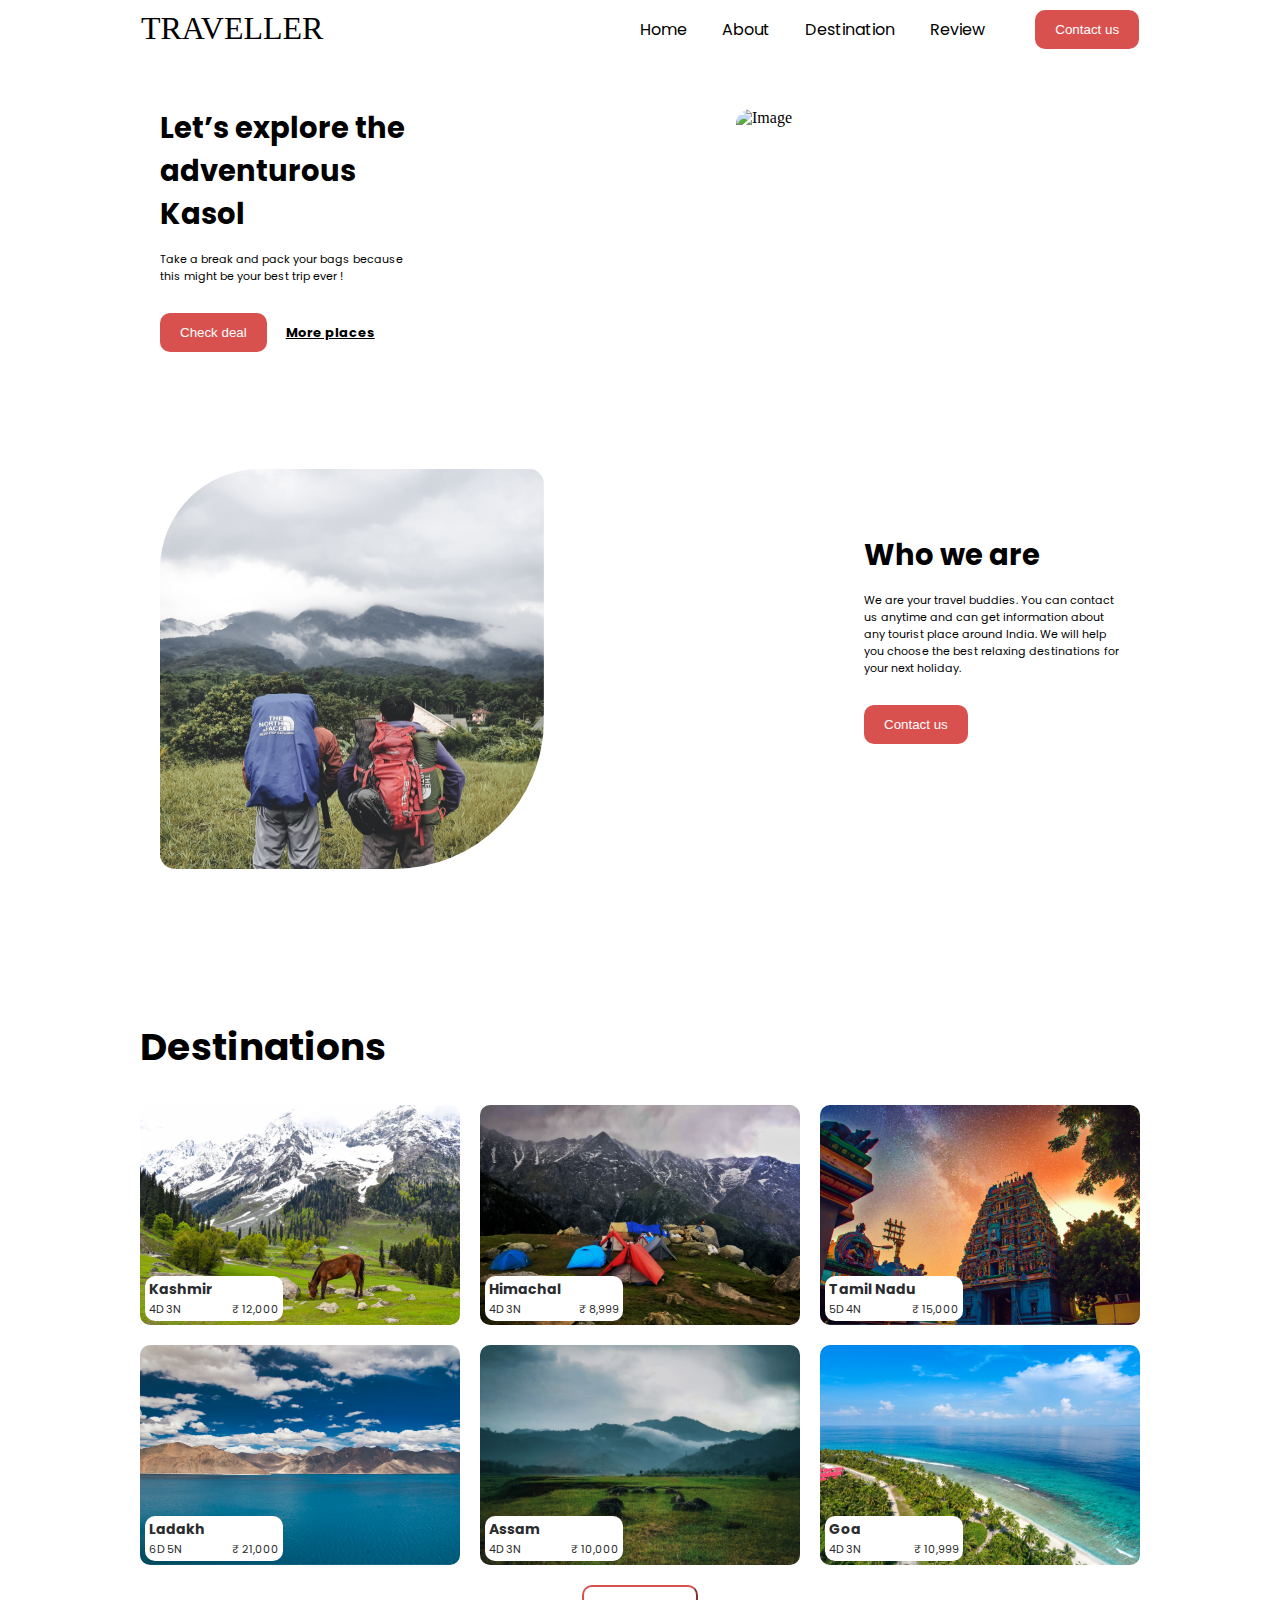
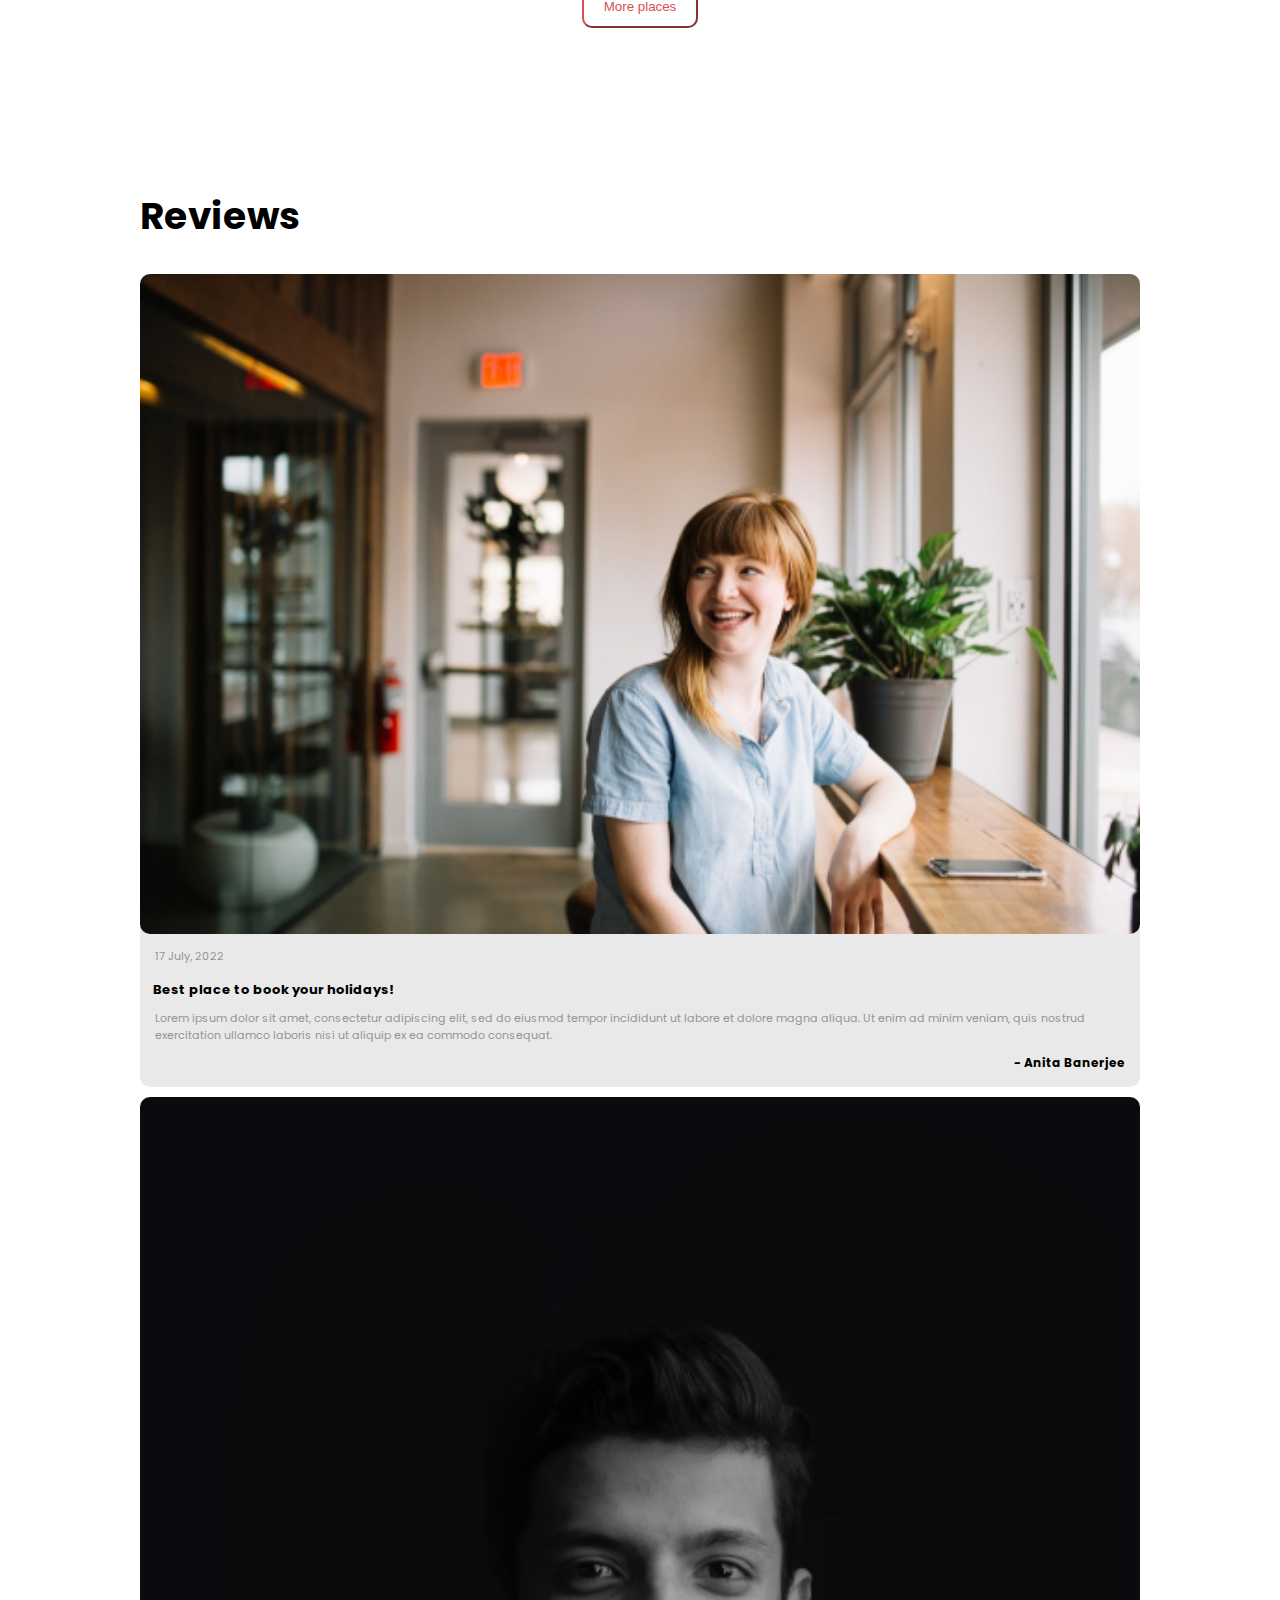
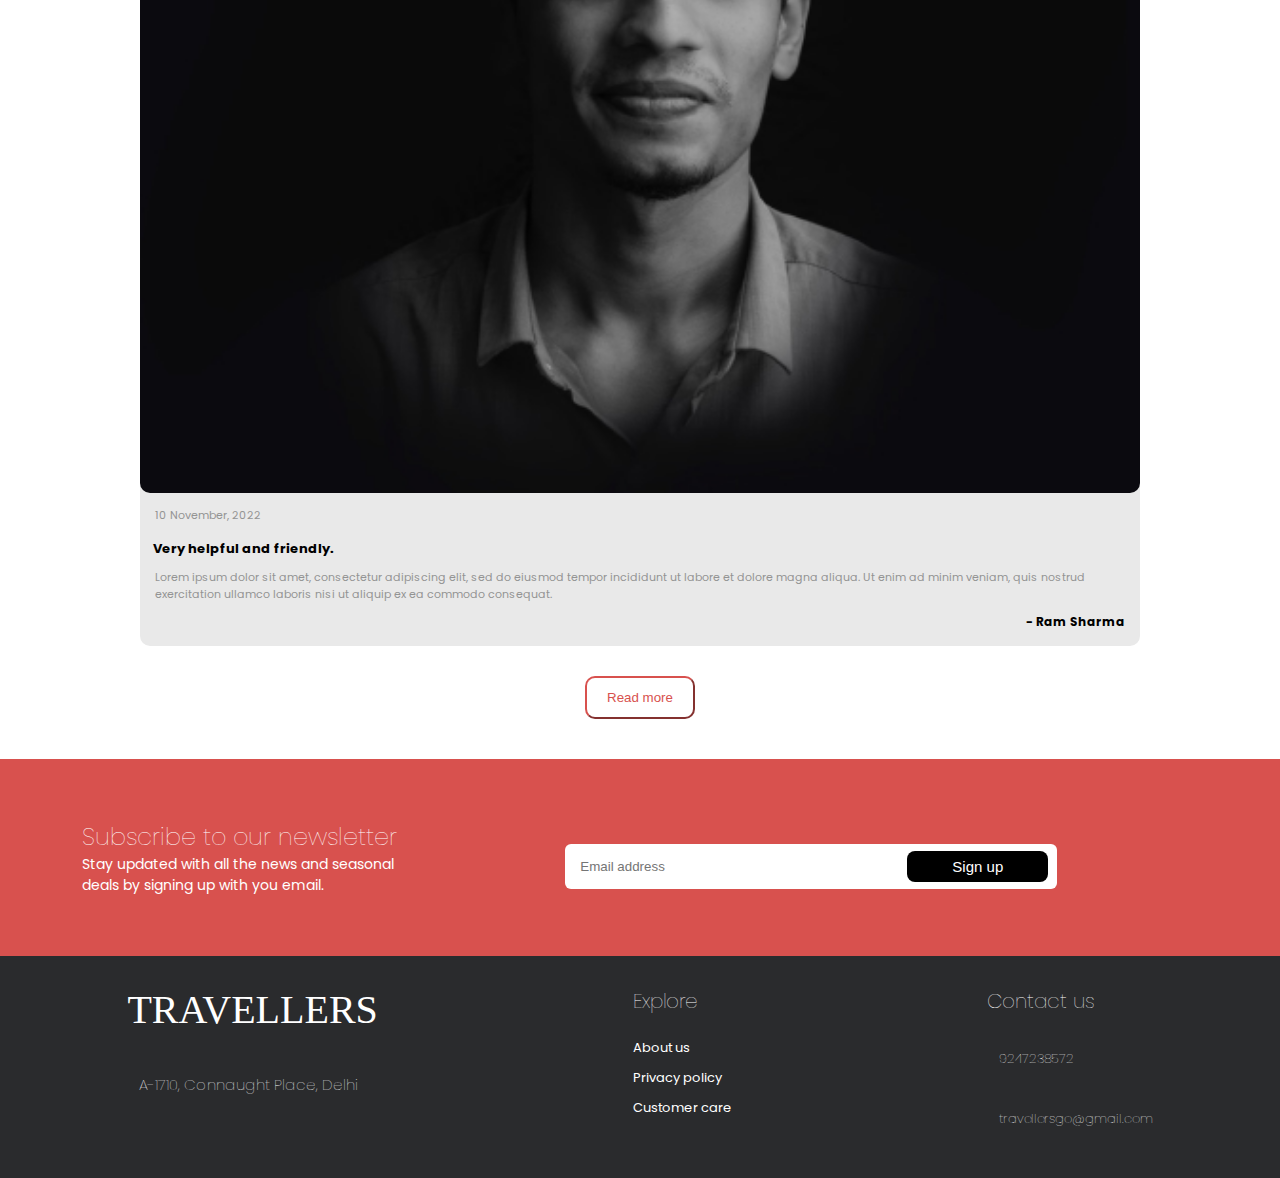
==== index.html @ 74506c68 "File updatted" ====
<!DOCTYPE html>
<html lang="en">
  <head>
    <meta charset="UTF-8" />
    <meta http-equiv="X-UA-Compatible" content="IE=edge" />
    <meta name="viewport" content="width=device-width, initial-scale=1.0" />
    <link rel="stylesheet" href="style.css"/>
    <link rel="stylesheet" href="media.css" />
    <script src="https://kit.fontawesome.com/5467f5670e.js" crossorigin="anonymous"></script>
    <link rel="preconnect" href="https://fonts.googleapis.com" />
    <link rel="preconnect" href="https://fonts.gstatic.com" crossorigin />
    <link
      href="https://fonts.googleapis.com/css2?family=Just+Another+Hand&family=Open+Sans:wght@300&family=Roboto&display=swap"
      rel="stylesheet"
    />
    <link rel="preconnect" href="https://fonts.googleapis.com" />
    <link rel="preconnect" href="https://fonts.gstatic.com" crossorigin />
    <link
      href="https://fonts.googleapis.com/css2?family=Just+Another+Hand&family=Open+Sans:wght@300&family=Poppins&family=Roboto&display=swap"
      rel="stylesheet"
    />
    <title>Travel Website</title>
  </head>
  <body>
    <!-- HEADER Section STARTS -->
    <div id="header">
      <div id="logo">
        <h1>TRAVELLER</h1>
      </div>
      <ul class="nav">
        <li><a href="#">Home</a></li>
        <li><a href="#">About</a></li>
        <li><a href="#">Destination</a></li>
        <li><a href="#">Review</a></li>
        <li><button>Contact us</button></li>
      </ul>
    </div>
    <!-- HEADER Section ENDS -->

    <!-- MAIN Section STARTS -->
    <!-- ABOUT Section 1 STARTS -->
    <div id="main">
      <!-- ABOUT -->
      <div id="about">
        <div class="info">
          <h2>Let’s explore the adventurous Kasol</h2>
          <p>
            Take a break and pack your bags because this might be your best trip
            ever !
          </p>
          <button>Check deal</button>
          <a href="#">More places</a>
        </div>
        <!-- image -->
        <img class="tag" src="images/unsplash__8hy8T14BZ0.jpg" alt="Image" />
      </div>
      <!-- ABOUT Section 1 ENDS -->

      <!--ABOUT Section 2 STARTS  -->
      <div id="hwa">
        <img class="tagg" src="images/unsplash_rlEFlRmIDGU.jpg" alt="Image" />
        <div id="hwa-info">
          <h2>Who we are</h2>
          <p>
            We are your travel buddies. You can contact us anytime and can get
            information about any tourist place around India. We will help you
            choose the best relaxing destinations for your next holiday.
          </p>
          <button>Contact us</button>
        </div>
      </div>
      <!-- DESTINATION -->
      <div id="des">
        <div id="des-head">
        <h2>Destinations</h2>
     </div>
     <!-- first image -->
     <div id="des-info">
     <div class="des-img1">
      <div id="pinfo">
          <div class="place">
            <h4>Kashmir</h4>
            </div>
            <div class="plan">
              <p>4D 3N</p>
              <p>&#8377; 12,000</p>
            </div>
        </div>
      </div>
      <!-- second image -->
      <div class="des-img2">
        <div id="pinfo">
            <div class="place">
              <h4>Himachal</h4>
              </div>
              <div class="plan">
                <p>4D 3N</p>
                <p>&#8377; 8,999</p>
              </div>
          </div>
        </div>
        <!-- third image -->
        <div class="des-img3">
          <div id="pinfo">
              <div class="place">
                <h4>Tamil Nadu</h4>
                </div>
                <div class="plan">
                  <p>5D 4N</p>
                  <p>&#8377; 15,000</p>
                </div>
            </div>
          </div>
        </div>
        <!-- fourth image -->
     <div id="des-info">
      <div class="des-img4">
       <div id="pinfo">
           <div class="place">
             <h4>Ladakh</h4>
             </div>
             <div class="plan">
               <p>6D 5N</p>
               <p>&#8377; 21,000</p>
             </div>
         </div>
       </div>
       <!-- fifth image -->
       <div class="des-img5">
         <div id="pinfo">
             <div class="place">
               <h4>Assam</h4>
               </div>
               <div class="plan">
                 <p>4D 3N</p>
                 <p>&#8377; 10,000</p>
               </div>
           </div>
         </div>
         <!-- sixth image -->
         <div class="des-img6">
           <div id="pinfo">
               <div class="place">
                 <h4>Goa</h4>
                 </div>
                 <div class="plan">
                   <p>4D 3N</p>
                   <p>&#8377; 10,999</p>
                 </div>
             </div>
           </div>
         </div>
     <div class="btnn">
     <button>More places</button>
     </div>
      </div>
      <div id="review">
        <div id="rhead">
        <h2>Reviews</h2>
      </div>
      <div id="rinfo">
        <div class="rm">
            <img class="r1-img" src="images/Rectangle 86.jpg" alt="Image">
            <p>17 July, 2022</p>
            <h3>Best place to book your holidays!</h3>
            <p>Lorem ipsum dolor sit amet, consectetur adipiscing elit, sed do eiusmod tempor incididunt ut labore et dolore magna aliqua. Ut enim ad minim veniam, quis nostrud exercitation ullamco laboris nisi ut aliquip ex ea commodo consequat.</p>
            <h4>-&nbsp;Anita Banerjee</h4>
          </div>
        <div class="rm">
            <img class="r2-img" src="images/Rectangle 90.jpg" alt="Image">
            <p>10 November, 2022</p>
            <h3>Very helpful and friendly.</h3>
            <p>Lorem ipsum dolor sit amet, consectetur adipiscing elit, sed do eiusmod tempor incididunt ut labore et dolore magna aliqua. Ut enim ad minim veniam, quis nostrud exercitation ullamco laboris nisi ut aliquip ex ea commodo consequat.</p>
            <h4>-&nbsp;Ram Sharma</h4>
          </div>
      </div>
        <div class="btnn">
            <button>Read more</button>
            </div>
      </div>
    </div>
    <!-- MAIN Section ENDS -->
    <div id="footer">
      <div id="finfo">
        <h2>Subscribe to our newsletter</h2>
        <p>Stay updated with all the news and seasonal deals by signing up with you email.</p>
       </div>
      <div id="signup">
        <input class ="search" type="text" placeholder="Email address"><button id="up">Sign up</button>
      </div>
      </div>
      <div id="fcontact">
      <div id="location">
        <h1>TRAVELLERS</h1>
        <p><i class="fas fa-location-dot"></i>A-1710, Connaught Place, Delhi</p>
      </div>
      <div id="explore">
        <h3>Explore</h3>
        <ul>
          <li>About us</li>
          <li>Privacy policy</li>
          <li>Customer care</li>
        </ul>
      </div>
      <div id="contact">
        <h3>Contact us</h3>
        <ul>
          <li><i class="fas fa-phone"></i>9247238572</li>
          <li><i class="fas fa-envelope"></i>travellersgo@gmail.com</li>
        </ul>
      </div>
    </div>
  </body>
</html>
---- style.css ----
*{
    margin: 0;
    padding: 0;
    box-sizing: border-box;
    flex-wrap: wrap;
}
h1{
    font-family:'Just Another Hand';
    font-weight: lighter;
}
h2,h3,h4{
    font-family:'poppins';
}
p{
    font-family:'poppins';
}
a{
    font-family:'poppins';
}
ul li{
    font-family:'poppins';
}
#header{
    display: flex;
    justify-content: space-around;
    margin-top: 10px;

}
#logo{
    align-items: center;  
}
.nav{
    list-style: none;
    display: flex;
    align-items: center;
    justify-content: flex-end;
}
.nav li a{
    text-decoration: none;
    color: black;
    padding-left:35px;
}
.nav li button{
    background-color: #D8514E;
    padding: 12px 20px;
    border: none;
    color: white;
    border-radius:10px;
    margin-left:50px;
}
#about{
    display: flex;
    justify-content: space-around;
    align-items: center;
}
.tag{
    width:30%;
    height: 300px;
    border-radius: 15px;
    margin-top: 60px;
    
}
.info{
    width: 20%;
    justify-content: center;
    align-items: center;
}
.info button{
    background-color: #D8514E;
    padding: 12px 20px;
    border: none;
    color: white;
    border-radius:10px;
    align-items: center;
    margin-right: 15px;
}
.info a{
    font-weight:bold;
    color: black;
    font-size: 13px;
}
.info p{
    padding-top:15px;
    padding-bottom: 28px;
    font-size: 11px;
}
.info h2{
    font-size: 29px;
}
#hwa{
    display: flex;
    justify-content: space-around;
    /* margin-left: 140px; */
    align-items: center;
}
.tagg{
    width:30%;
    height: 400px;
    border-radius: 100px 15px 150px 15px;
    margin-top: 60px;
}
#hwa-info{
    width: 20%;
    align-items: center;
}
#hwa-info h2{
    font-size: 29px;
}
#hwa-info p{
    padding-top:15px;
    padding-bottom: 28px;
    font-size: 11px;
}
#hwa-info button{
    background-color:#D8514E ;
    padding: 12px 20px;
    border: none;
    color: white;
    border-radius:10px;
    align-items: center;
    
}
#des{
    margin-left: 140px;
    margin-right: 140px;
    margin-top: 150px;
    margin-bottom: 160px;
}
#des-head{
    font-size: 25px;
    margin-bottom: 30px;
}
#des-info{
    display: flex;
    
}
.des-img1{
    background: url('./images/unsplash_H8dcf-v98mA.jpg') no-repeat center/cover;
    width: 32%;
    border-radius: 10px;
    height: 220px;
    margin-right:20px;
    margin-bottom: 20px;
    
}
#pinfo{
    border-radius: 10px;
    background-color: white;
    color: #2A2B2D;
    width: 43%;
    margin-left: 5px;
    /* note not working aligin */
    margin-top: 171px;
    padding: 3px 4px;
}
.place{
    font-weight:700;
    padding-bottom: 1px;
    font-size:14px;
}
.plan{
    display: flex;
    justify-content: space-between;
    font-size: 11px;
    
}
.des-img2{
    background: url('./images/unsplash_m1PFxGQ-5x0.jpg') no-repeat center/cover;
    width: 32%;
    border-radius: 10px;
    height: 220px;
    margin-right:20px;
    margin-bottom: 20px1
    
}
.des-img3{
    background: url('./images/unsplash_QXIBCvvA_jc.jpg') no-repeat center/cover;
    width: 32%;
    border-radius: 10px;
    height: 220px;
    margin-bottom: 20px;
    
}
.des-img4{
    background: url('./images/unsplash_n1666P1ReCA.jpg') no-repeat center/cover;
    width: 32%;
    border-radius: 10px;
    height: 220px;
    margin-right:20px;
    /* margin-bottom: 20px; */
}
.des-img5{
    background: url('./images/unsplash_7j-8VN91Khk.jpg') no-repeat center/cover;
    width: 32%;
    border-radius: 10px;
    height: 220px;
    margin-right:20px;
    /* margin-bottom: 20px; */
    
}
.des-img6{
    background: url('./images/unsplash_ZEfzyduAyJU.jpg') no-repeat center/cover;
    width: 32%;
    border-radius: 10px;
    height: 220px;
    /* margin-bottom: 20px;    */
}
.btnn{
   text-align: center;
   margin-top: 40px;

   margin-bottom: 60px;
}
.btnn button{
    border-color:#D8514E ;
    padding: 12px 20px;
    color:#D8514E;
    border-radius:10px;
    background-color: white;
}
#review{
    margin-left: 140px;
    margin-right: 140px;
}
#rhead{
    font-size: 25px;
    margin-bottom: 30px;
}
#rinfo{
    display: flex;
    justify-content: space-between;
}
.rm{
    width:48%;
    background-color:#E9E9E9;
    border-radius: 15px 15px 15px 15px;
}
.rm p{
    color:#949494;
    padding-top: 10px;
    padding-left:15px;
    padding-right: 15px;
    font-size: 10px;
}
.rm h3{
    padding-left: 13px;
    padding-top: 15px;
    font-size: 16px;
}
.rm h4{
    text-align: right;
    padding-right: 15px;
    padding-bottom: 15px;
    padding-top: 10px;
}
.r1-img{
    width:100%;
    height: 250px;
    border-radius:15px;
   
}
.r2-img{
    width:100%;
    height: 250px;
    border-radius:15px;   
}
#footer{
	display: flex;
	background-color: #D8514E;
	color:white;
	justify-content: space-around;
    width: 100%;

}
#finfo{
	justify-content: center;
    padding: 60px 0;  
    width: 25%;  
}
#finfo h2{
    font-weight: lighter;
}
#finfo p{
    font-size: 14px;
}
#signup{
    margin-top: 85px;
}
#up{
    position:relative;
    top: 1px;
    right: 150px;
    padding: 7px 45px;
    border-radius: 8px;
    border: none;
    background-color: black;
    color: white;
    font-size: 15px;
}
.search{
    padding: 15px 0;
    padding-right:300px;
    padding-left:15px;
    border-radius: 6px;
    border: none;
}
#fcontact{
	display: flex;
	background-color: #2A2B2D;
	color: white;
	justify-content: space-around;
    width: 100%;
    padding: 30px 0; 
}
#location h1{ 
    font-size: 40px;
}
#location p{
    padding-top: 30px;
    font-weight:lighter;
    font-size: 15px;
}
#explore h3{
    font-size: 20px;
    font-weight: lighter;
    padding-bottom: 12px;
}
#explore ul{
	list-style: none;
}
#explore ul li{
	text-decoration: none;
    padding-top:10px;
    font-size: 13px;
}
#contact h3{
    font-size: 20px;
    font-weight: lighter;
    padding-bottom: 12px;
}
#contact ul{
    list-style: none;
}
#contact ul li{
    text-decoration: none;
    padding-bottom:14px;
    padding-top:8px;
    font-weight: lighter;
    font-size: 13px;
}
.fas{
    padding-right:12px;
    font-size:25px;
}
---- media.css ----
@media(min-width:300px) and (max-width:700px){
    html h1{
    font-family:'Just Another Hand';
    font-weight: lighter;
}
}
@media(min-width:300px) and (max-width:700px){
    html p,h2,h3,h4,a,ul li{
    font-family:'poppins';
}
}
@media(min-width:300px) and (max-width:700px){
    #logo{
        margin-right:10px;
        margin-left: 10px;
}
}
@media(min-width:300px) and (max-width:700px){
    .nav{
        visibility: hidden;
        display: none;
}
}
@media(min-width:300px) and (max-width:700px){
    #main{
        width: 95%;
        display: block;
        margin-right:10px;
        margin-left: 10px;
    }
}
@media(min-width:300px) and (max-width:700px){
    #header{
        width: 100%;
        display: block;
    }
}
@media(min-width:300px) and (max-width:700px){
    #about{
        width: 100%;
        display:flex;
        flex-direction: column-reverse;
    }
}
@media(min-width:300px) and (max-width:700px){
    .tag{
        width: 100%;
    }
}
@media(min-width:300px) and (max-width:700px){
    .info{
        width: 100%;

    }
}
@media(min-width:300px) and (max-width:700px){
    .info h2{
        font-size: 42px;

    }
}
@media(min-width:300px) and (max-width:700px){
    .info p{
        font-size: 16.5px;
    }
}
@media(min-width:300px) and (max-width:700px){
    .info button{
        font-size: 19px;
    }
}
@media(min-width:300px) and (max-width:700px){
    .info a{
        font-size:16px;
    }
}
@media(min-width:300px) and (max-width:700px){
    #hwa-info{
        width: 100%;
    }
}
@media(min-width:300px) and (max-width:700px){
    #hwa-info h2{
        padding-top: 40px;
        font-size: 36px;
    }
}
@media(min-width:300px) and (max-width:700px){
    #hwa-info p{
        font-size: 16px;
    }
}
@media(min-width:300px) and (max-width:700px){
    #hwa-info button{
        font-size: 18px;
    }
}
@media(min-width:300px) and (max-width:700px){
    .tagg{
        width: 100%;
    }
}
@media(min-width:300px) and (max-width:700px){
    #des{
        margin-left:0;
        margin-right: 0;
        width: 100%;
        margin-bottom:75px;
        margin-top: 100px;
        
    }
}
@media(min-width:300px) and (max-width:700px){
    #des-head{
        font-size: 28px;
        margin-bottom: 32px;
    }
}
@media(min-width:300px) and (max-width:700px){
    #pinfo{
        margin-top:98px;
        margin-left:4px;
        width: 42.3%;
        padding:2px 5px;
        border-radius: 5px;
    }
}
@media(min-width:300px) and (max-width:700px){
    .place{
        font-size:8px;
        padding-bottom:1px;
    }
}
@media(min-width:300px) and (max-width:700px){
    .plan{
        font-size: 6px;
    }
}
@media(min-width:300px) and (max-width:700px){
    .des-img1{
        width:47.5%;
        height: 128px;
        margin-right: 15px;
    }
}
@media(min-width:300px) and (max-width:700px){
    .des-img2{
        width: 48%;
        height: 128px;
        margin-right: 0;

    }
}
@media(min-width:300px) and (max-width:700px){
    .des-img3{
        visibility: hidden;
        display: none;

    }
}
@media(min-width:300px) and (max-width:700px){
    .des-img4{
        width:47.5%;
        height: 128px;
        margin-right: 15px;
    }
}
@media(min-width:300px) and (max-width:700px){
    .des-img5{
        width:48%;
        height: 128px;
        margin-right: 0;
    }
}
@media(min-width:300px) and (max-width:700px){
    .des-img6{
        visibility: hidden;
        display: none;
    }
}
@media(min-width:300px) and (max-width:700px){
    .btnn{
        margin-top:25px;
    }
}
@media(min-width:300px) and (max-width:700px){
    .btnn button{
        padding:10px 12px;
    }
}
@media(min-width:300px) and (max-width:700px){
    #review{
        margin-left: 0;
        margin-right: 0;
        width: 100%;
        display: block;

    }
}
@media(min-width:300px) and (max-width:700px){
    #rhead{
        font-size:30px;
    }
}
@media(min-width:300px) and (max-width:1300px){
    .rm{
        width: 100%;
        display: block;
        border-radius:10px;
        margin-bottom: 10px;
        
    }
}
@media(min-width:300px) and (max-width:1300px){
    .rm h3{
        font-size: 13px;        
    }
}
@media(min-width:300px) and (max-width:1300px){
    .rm p{
        font-size: 11px;
    }
}
@media(min-width:300px) and (max-width:1300px){
    .rm h4{
        font-size: 12px;        
    }
}
@media(min-width:300px) and (max-width:1300px){
    .r1-img{
        height:auto;
        border-radius:10px;
        
    }
}
@media(min-width:300px) and (max-width:1300px){
    .btnn{
        margin-top: 20px;
        margin-bottom: 40px;  
    }
}
@media(min-width:300px) and (max-width:1300px){
    .r2-img{
        height:auto;
        border-radius:10px;
        
    }
}

@media(min-width:300px) and (max-width:700px){
    #signup{
        width: 100%;
        margin-top: 5px;
    }
}
@media(min-width:300px) and (max-width:700px){
    #footer{
            width: 100%;
           text-align: center;
           padding: 10px 0;
    }
}

@media(min-width:300px) and (max-width:700px){
    #finfo{
            width: 70%;
    }
}
@media(min-width:300px) and (max-width:700px){
    #finfo h2{
        font-size:15px;        
    }
}
@media(min-width:300px) and (max-width:700px){
    #finfo p{
        font-size: 7.5px; 
        padding: 0 30px;
    }
}
 @media(min-width:300px) and (max-width:700px){
    #up{
        top: -1px;
    right: 69px;
    padding: 8px 20px;
    border-radius: 7px;
    font-size: 7px;
    }
} 
@media(min-width:300px) and (max-width:700px){
    .search{
        padding-right:10px;
        margin-left:67px;
        width: 55%;

    }
}
@media(min-width:300px) and (max-width:500px) {
    #fcontact{
      visibility: hidden;
      display: none;
    }
}
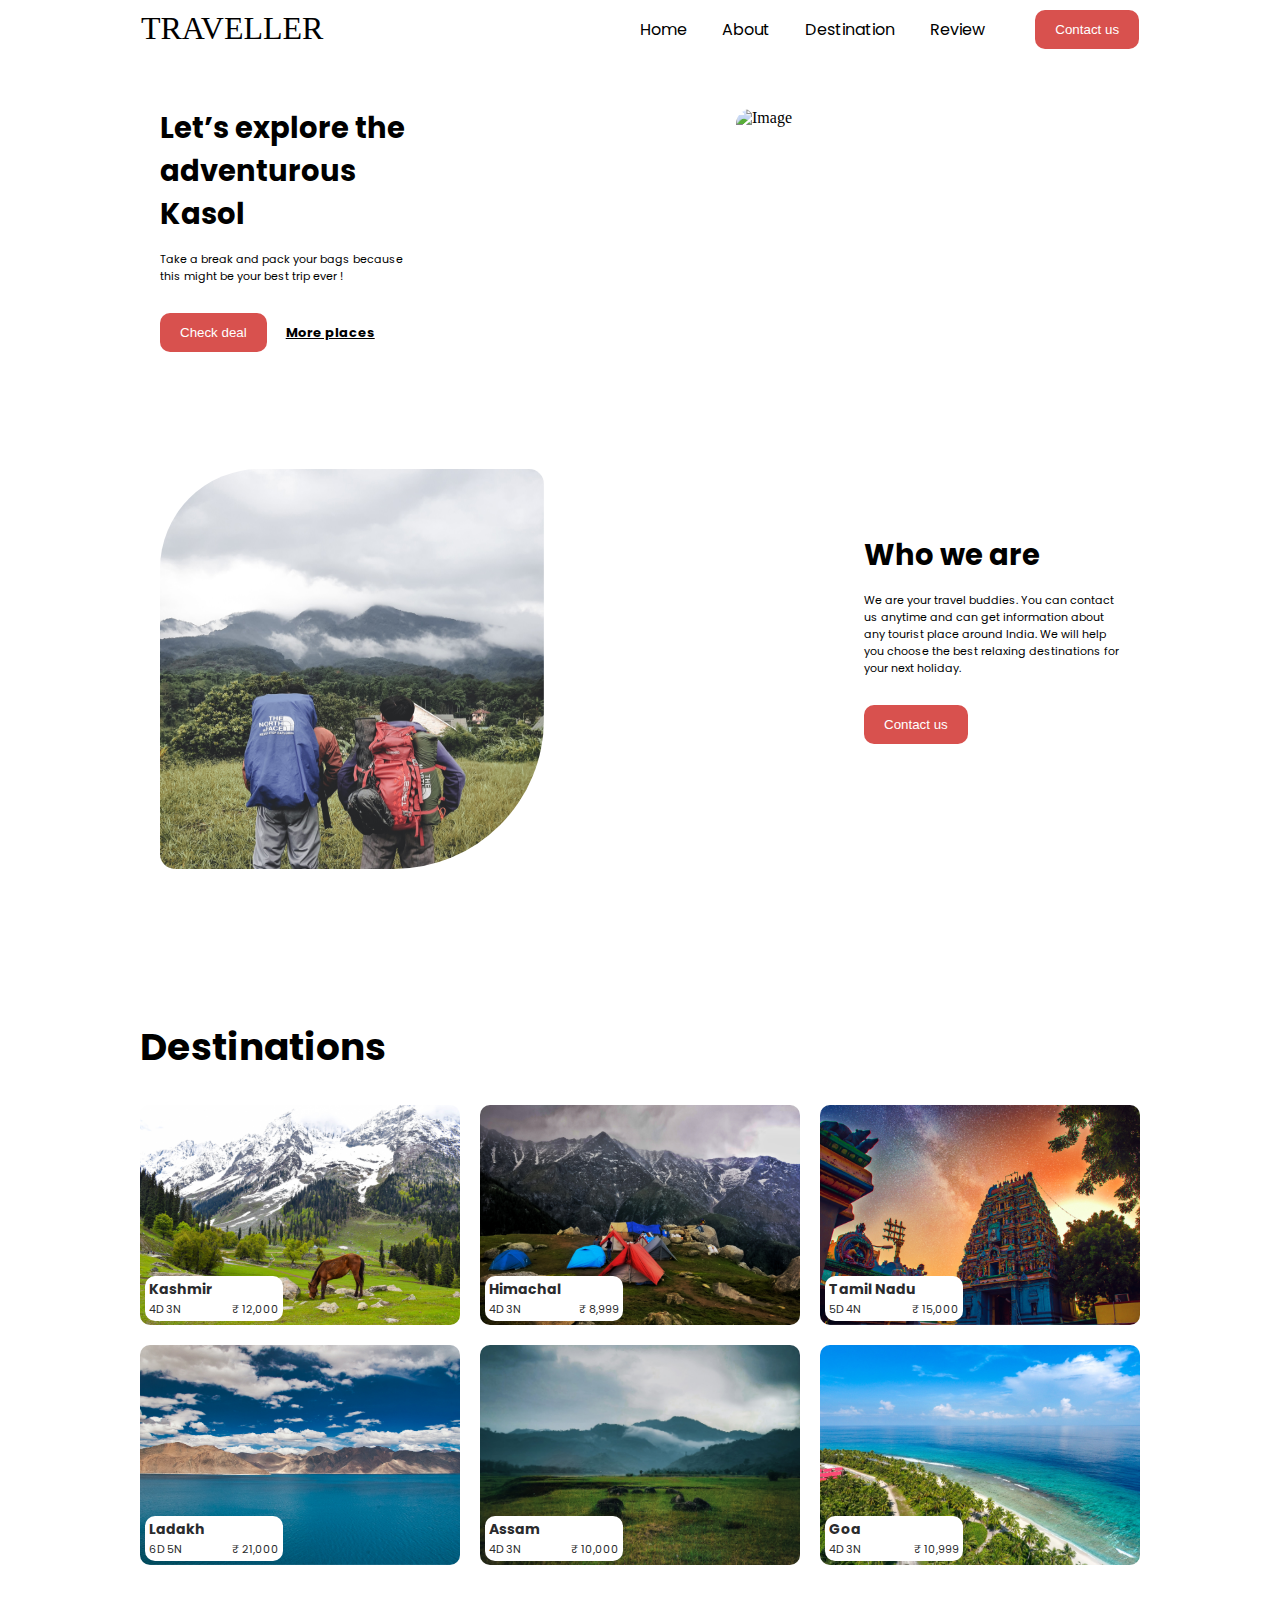
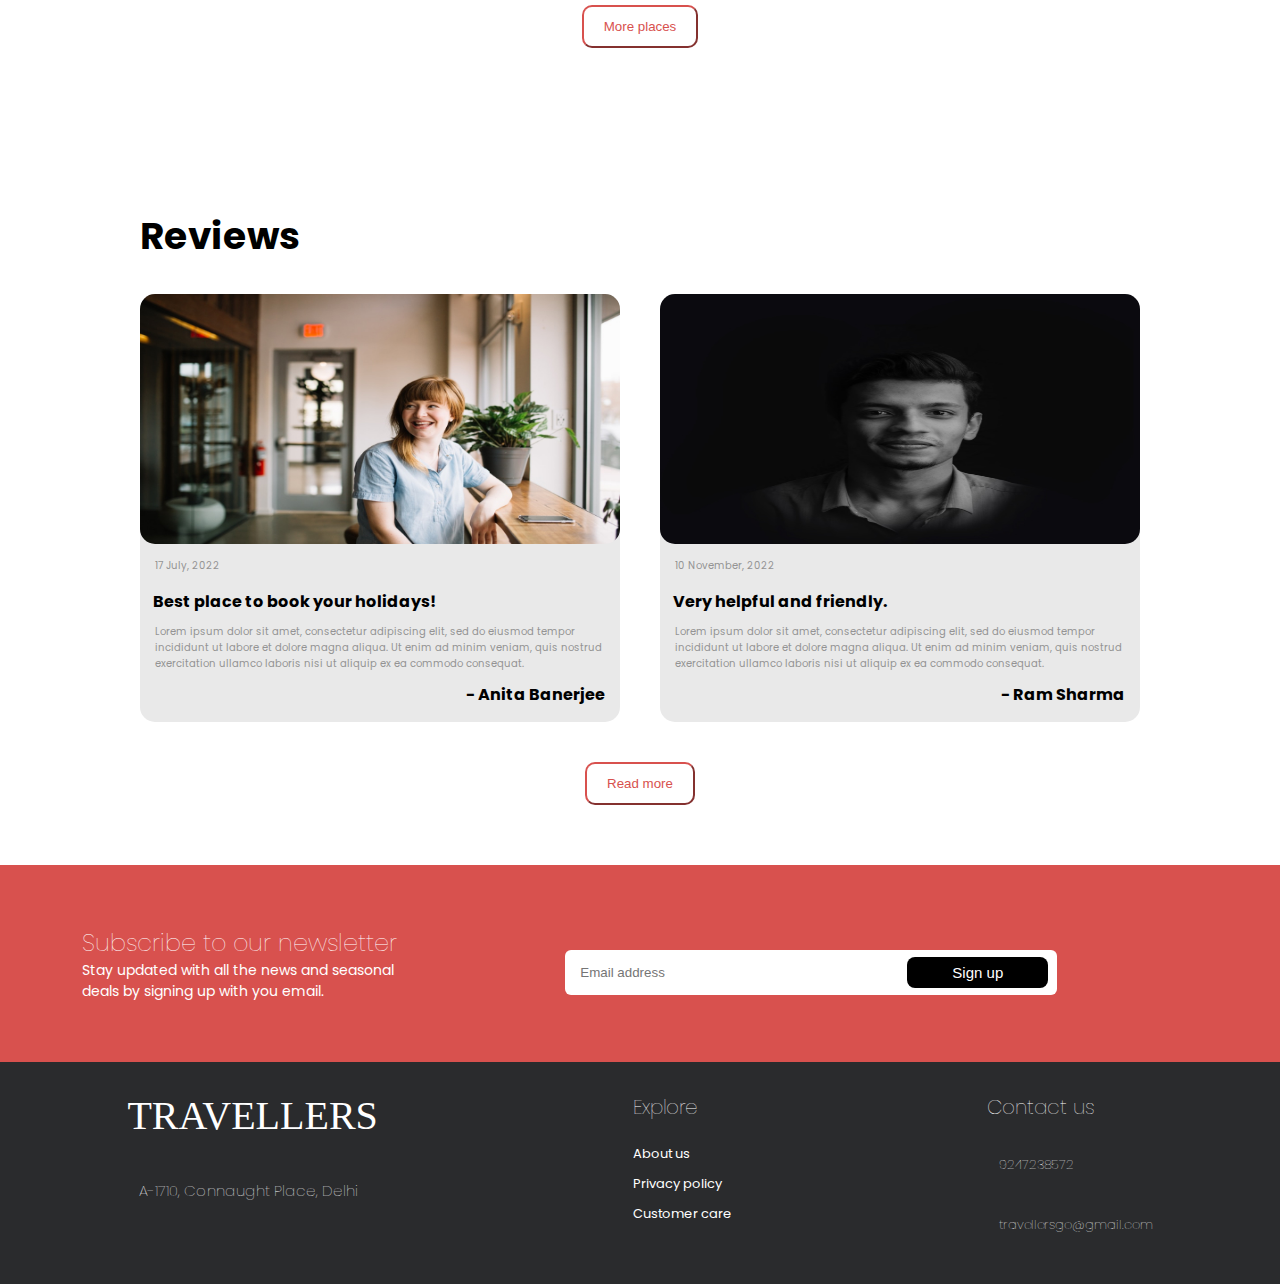
==== commit 6e6bc693: "exploree" ====
--- a/index.html
+++ b/index.html
@@ -194,7 +194,7 @@
         <h1>TRAVELLERS</h1>
         <p><i class="fas fa-location-dot"></i>A-1710, Connaught Place, Delhi</p>
       </div>
-      <div id="explore">
+      <div id="exploree">
         <h3>Explore</h3>
         <ul>
           <li>About us</li>
--- a/style.css
+++ b/style.css
@@ -90,7 +90,6 @@
 #hwa{
     display: flex;
     justify-content: space-around;
-    /* margin-left: 140px; */
     align-items: center;
 }
 .tagg{
@@ -131,8 +130,7 @@
     margin-bottom: 30px;
 }
 #des-info{
-    display: flex;
-    
+    display: flex;  
 }
 .des-img1{
     background: url('./images/unsplash_H8dcf-v98mA.jpg') no-repeat center/cover;
@@ -149,7 +147,6 @@
     color: #2A2B2D;
     width: 43%;
     margin-left: 5px;
-    /* note not working aligin */
     margin-top: 171px;
     padding: 3px 4px;
 }
@@ -187,23 +184,19 @@
     border-radius: 10px;
     height: 220px;
     margin-right:20px;
-    /* margin-bottom: 20px; */
 }
 .des-img5{
     background: url('./images/unsplash_7j-8VN91Khk.jpg') no-repeat center/cover;
     width: 32%;
     border-radius: 10px;
     height: 220px;
-    margin-right:20px;
-    /* margin-bottom: 20px; */
-    
+    margin-right:20px;   
 }
 .des-img6{
     background: url('./images/unsplash_ZEfzyduAyJU.jpg') no-repeat center/cover;
     width: 32%;
     border-radius: 10px;
     height: 220px;
-    /* margin-bottom: 20px;    */
 }
 .btnn{
    text-align: center;
@@ -320,15 +313,15 @@
     font-weight:lighter;
     font-size: 15px;
 }
-#explore h3{
+#exploree h3{
     font-size: 20px;
     font-weight: lighter;
     padding-bottom: 12px;
 }
-#explore ul{
+#exploree ul{
 	list-style: none;
 }
-#explore ul li{
+#exploree ul li{
 	text-decoration: none;
     padding-top:10px;
     font-size: 13px;
--- a/media.css
+++ b/media.css
@@ -1,106 +1,70 @@
 @media(min-width:300px) and (max-width:700px){
-    html h1{
+ html h1{
     font-family:'Just Another Hand';
     font-weight: lighter;
 }
-}
-@media(min-width:300px) and (max-width:700px){
-    html p,h2,h3,h4,a,ul li{
+ html p,h2,h3,h4,a,ul li{
     font-family:'poppins';
 }
-}
-@media(min-width:300px) and (max-width:700px){
-    #logo{
+#logo{
         margin-right:10px;
         margin-left: 10px;
 }
-}
-@media(min-width:300px) and (max-width:700px){
-    .nav{
+.nav{
         visibility: hidden;
         display: none;
 }
-}
-@media(min-width:300px) and (max-width:700px){
-    #main{
+#main{
         width: 95%;
         display: block;
         margin-right:10px;
         margin-left: 10px;
     }
-}
-@media(min-width:300px) and (max-width:700px){
-    #header{
-        width: 100%;
-        display: block;
-    }
-}
-@media(min-width:300px) and (max-width:700px){
-    #about{
+ #header{
+        width: 100%;
+        display: block;
+    }
+#about{
         width: 100%;
         display:flex;
         flex-direction: column-reverse;
     }
-}
-@media(min-width:300px) and (max-width:700px){
-    .tag{
-        width: 100%;
-    }
-}
-@media(min-width:300px) and (max-width:700px){
-    .info{
-        width: 100%;
-
-    }
-}
-@media(min-width:300px) and (max-width:700px){
-    .info h2{
+.tag{
+        width: 100%;
+    }
+.info{
+        width: 100%;
+
+    }
+.info h2{
         font-size: 42px;
 
     }
-}
-@media(min-width:300px) and (max-width:700px){
-    .info p{
+.info p{
         font-size: 16.5px;
     }
-}
-@media(min-width:300px) and (max-width:700px){
-    .info button{
+.info button{
         font-size: 19px;
     }
-}
-@media(min-width:300px) and (max-width:700px){
-    .info a{
+.info a{
         font-size:16px;
-    }
-}
-@media(min-width:300px) and (max-width:700px){
-    #hwa-info{
-        width: 100%;
-    }
-}
-@media(min-width:300px) and (max-width:700px){
-    #hwa-info h2{
+}
+ #hwa-info{
+        width: 100%;
+    }
+ #hwa-info h2{
         padding-top: 40px;
         font-size: 36px;
     }
-}
-@media(min-width:300px) and (max-width:700px){
-    #hwa-info p{
+ #hwa-info p{
         font-size: 16px;
     }
-}
-@media(min-width:300px) and (max-width:700px){
-    #hwa-info button{
+ #hwa-info button{
         font-size: 18px;
     }
-}
-@media(min-width:300px) and (max-width:700px){
-    .tagg{
-        width: 100%;
-    }
-}
-@media(min-width:300px) and (max-width:700px){
+ .tagg{
+        width: 100%;
+    }
     #des{
         margin-left:0;
         margin-right: 0;
@@ -109,14 +73,10 @@
         margin-top: 100px;
         
     }
-}
-@media(min-width:300px) and (max-width:700px){
     #des-head{
         font-size: 28px;
         margin-bottom: 32px;
     }
-}
-@media(min-width:300px) and (max-width:700px){
     #pinfo{
         margin-top:98px;
         margin-left:4px;
@@ -124,71 +84,49 @@
         padding:2px 5px;
         border-radius: 5px;
     }
-}
-@media(min-width:300px) and (max-width:700px){
     .place{
         font-size:8px;
         padding-bottom:1px;
     }
-}
-@media(min-width:300px) and (max-width:700px){
     .plan{
         font-size: 6px;
     }
-}
-@media(min-width:300px) and (max-width:700px){
     .des-img1{
         width:47.5%;
         height: 128px;
         margin-right: 15px;
     }
-}
-@media(min-width:300px) and (max-width:700px){
     .des-img2{
         width: 48%;
         height: 128px;
         margin-right: 0;
 
     }
-}
-@media(min-width:300px) and (max-width:700px){
     .des-img3{
         visibility: hidden;
         display: none;
 
     }
-}
-@media(min-width:300px) and (max-width:700px){
     .des-img4{
         width:47.5%;
         height: 128px;
         margin-right: 15px;
     }
-}
-@media(min-width:300px) and (max-width:700px){
     .des-img5{
         width:48%;
         height: 128px;
         margin-right: 0;
     }
-}
-@media(min-width:300px) and (max-width:700px){
     .des-img6{
         visibility: hidden;
         display: none;
     }
-}
-@media(min-width:300px) and (max-width:700px){
     .btnn{
         margin-top:25px;
     }
-}
-@media(min-width:300px) and (max-width:700px){
     .btnn button{
         padding:10px 12px;
     }
-}
-@media(min-width:300px) and (max-width:700px){
     #review{
         margin-left: 0;
         margin-right: 0;
@@ -196,13 +134,9 @@
         display: block;
 
     }
-}
-@media(min-width:300px) and (max-width:700px){
     #rhead{
         font-size:30px;
     }
-}
-@media(min-width:300px) and (max-width:1300px){
     .rm{
         width: 100%;
         display: block;
@@ -210,74 +144,50 @@
         margin-bottom: 10px;
         
     }
-}
-@media(min-width:300px) and (max-width:1300px){
+
     .rm h3{
         font-size: 13px;        
     }
-}
-@media(min-width:300px) and (max-width:1300px){
     .rm p{
         font-size: 11px;
     }
-}
-@media(min-width:300px) and (max-width:1300px){
     .rm h4{
         font-size: 12px;        
     }
-}
-@media(min-width:300px) and (max-width:1300px){
     .r1-img{
         height:auto;
         border-radius:10px;
         
     }
-}
-@media(min-width:300px) and (max-width:1300px){
     .btnn{
         margin-top: 20px;
         margin-bottom: 40px;  
     }
-}
-@media(min-width:300px) and (max-width:1300px){
     .r2-img{
         height:auto;
         border-radius:10px;
         
     }
-}
-
-@media(min-width:300px) and (max-width:700px){
     #signup{
         width: 100%;
         margin-top: 5px;
     }
-}
-@media(min-width:300px) and (max-width:700px){
     #footer{
             width: 100%;
            text-align: center;
            padding: 10px 0;
     }
-}
-
-@media(min-width:300px) and (max-width:700px){
     #finfo{
             width: 70%;
     }
-}
-@media(min-width:300px) and (max-width:700px){
     #finfo h2{
         font-size:15px;        
     }
-}
-@media(min-width:300px) and (max-width:700px){
+
     #finfo p{
         font-size: 7.5px; 
         padding: 0 30px;
     }
-}
- @media(min-width:300px) and (max-width:700px){
     #up{
         top: -1px;
     right: 69px;
@@ -285,18 +195,14 @@
     border-radius: 7px;
     font-size: 7px;
     }
-} 
-@media(min-width:300px) and (max-width:700px){
     .search{
         padding-right:10px;
         margin-left:67px;
         width: 55%;
 
-    }
-}
-@media(min-width:300px) and (max-width:500px) {
+    } 
     #fcontact{
       visibility: hidden;
       display: none;
     }
-}
+}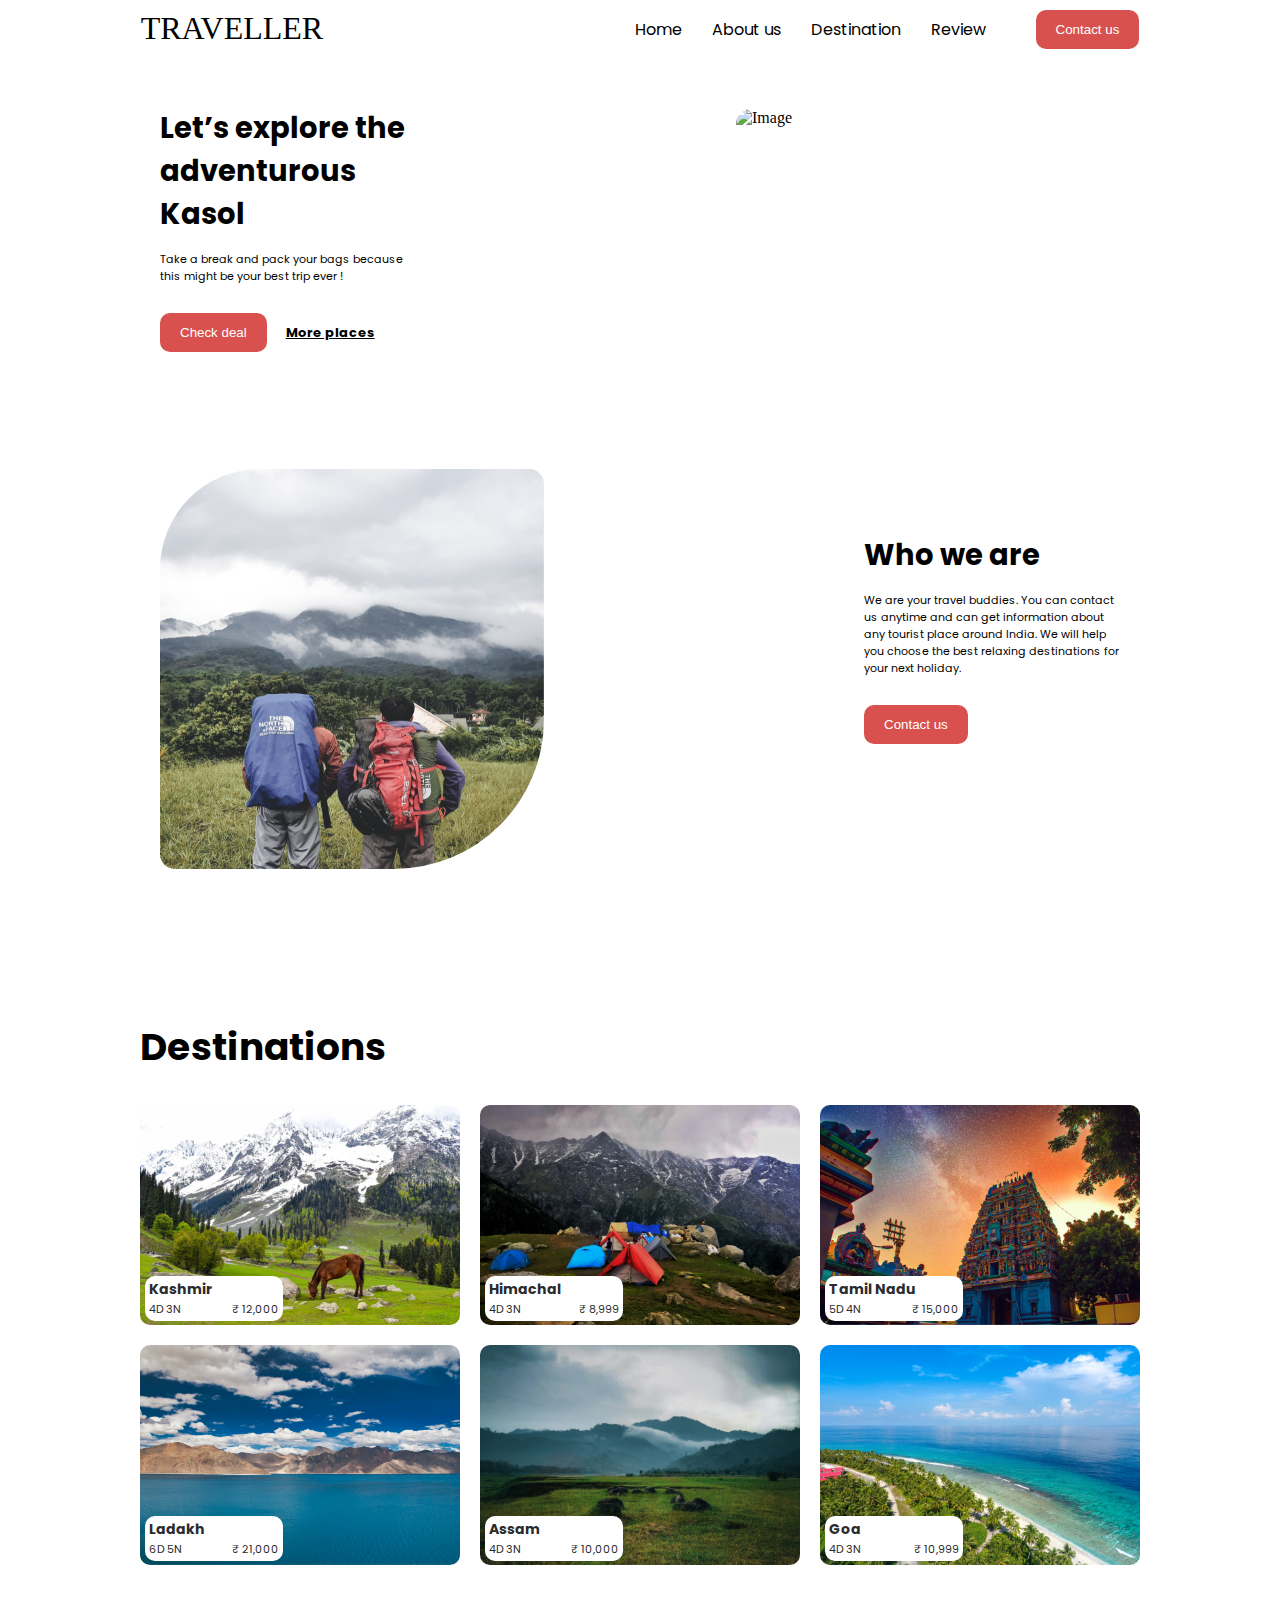
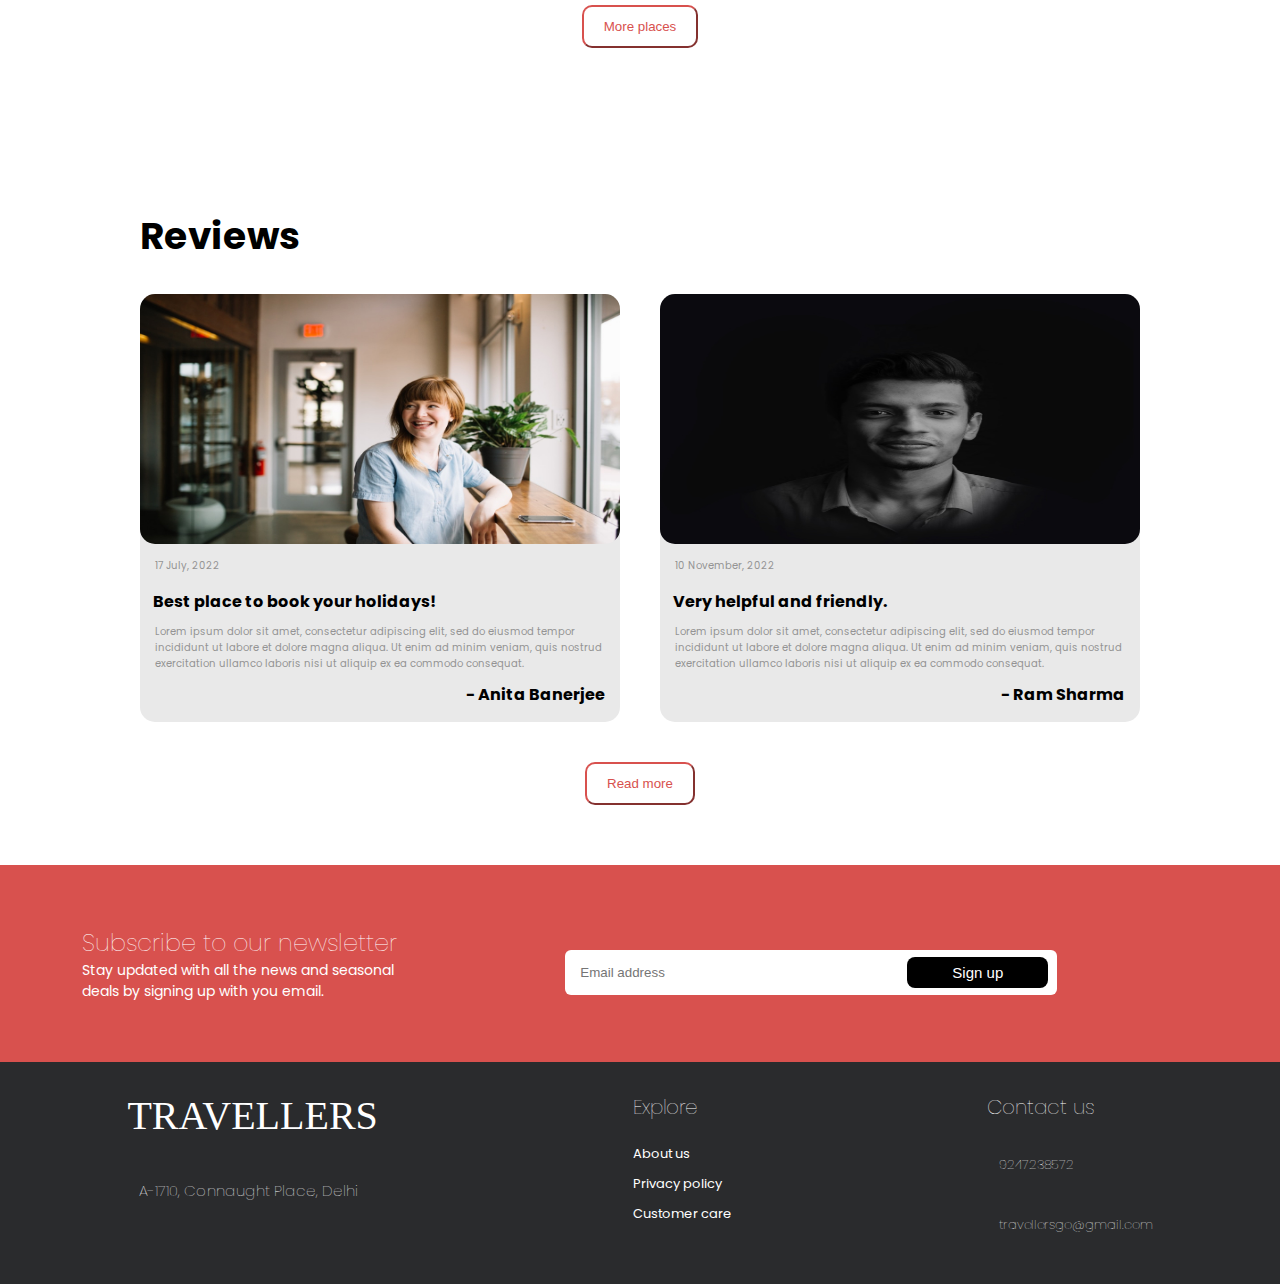
==== commit a92ef42b: "about us" ====
--- a/index.html
+++ b/index.html
@@ -29,7 +29,7 @@
       </div>
       <ul class="nav">
         <li><a href="#">Home</a></li>
-        <li><a href="#">About</a></li>
+        <li><a href="#">About us</a></li>
         <li><a href="#">Destination</a></li>
         <li><a href="#">Review</a></li>
         <li><button>Contact us</button></li>
--- a/style.css
+++ b/style.css
@@ -38,7 +38,7 @@
 .nav li a{
     text-decoration: none;
     color: black;
-    padding-left:35px;
+    padding-left:30px;
 }
 .nav li button{
     background-color: #D8514E;
--- a/media.css
+++ b/media.css
@@ -1,4 +1,4 @@
-@media(min-width:300px) and (max-width:700px){
+@media(min-width:300px) and (max-width:690px){
  html h1{
     font-family:'Just Another Hand';
     font-weight: lighter;
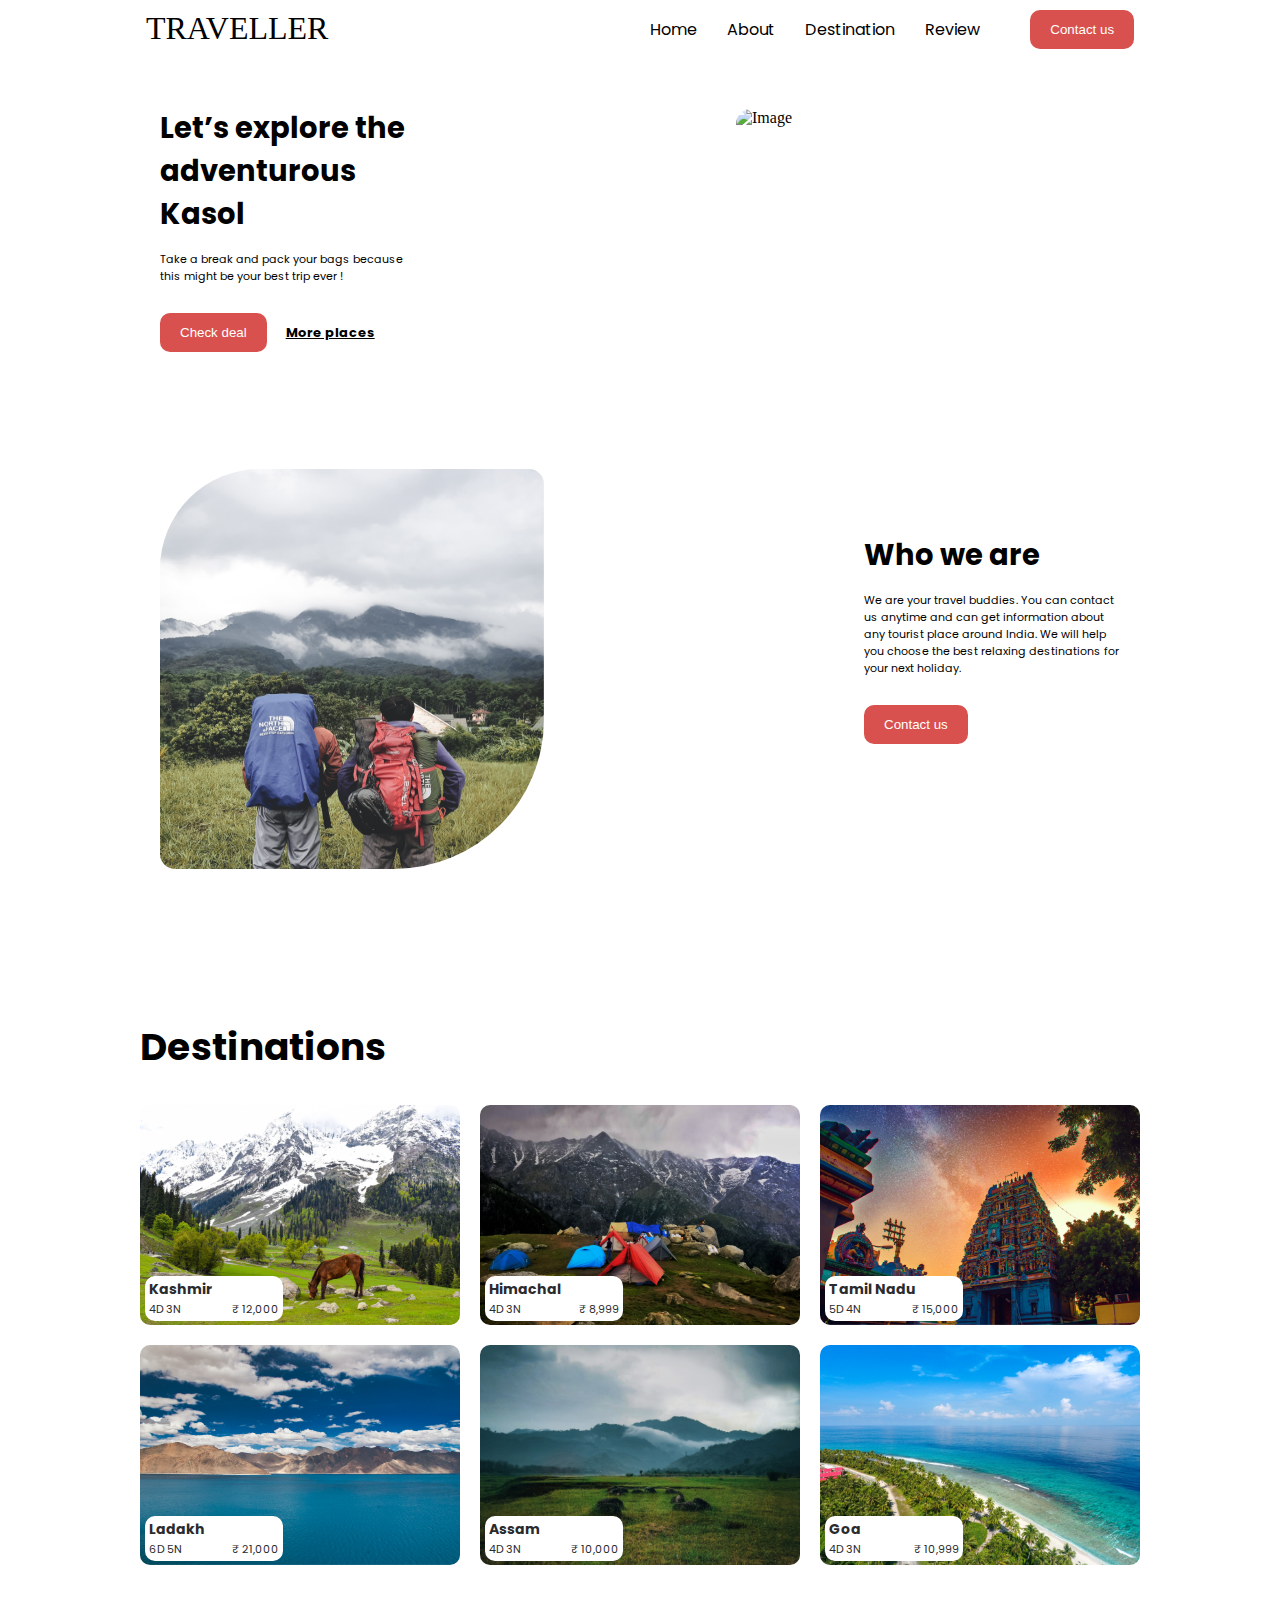
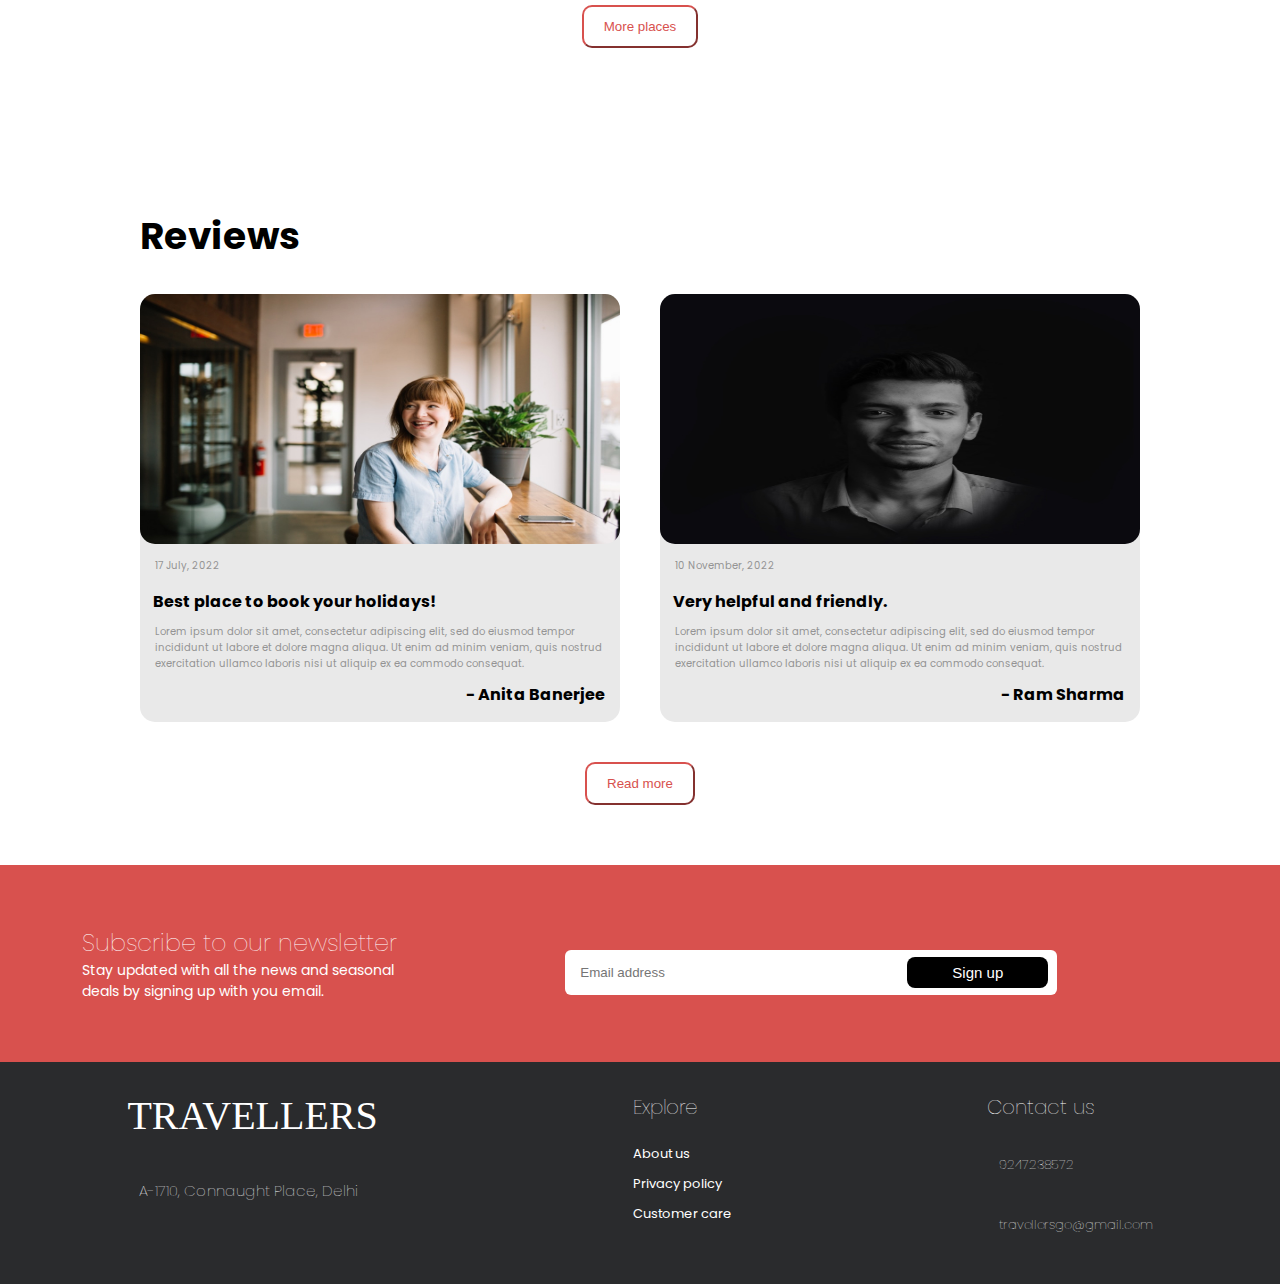
==== commit 6ffa68d3: "about" ====
--- a/index.html
+++ b/index.html
@@ -29,7 +29,7 @@
       </div>
       <ul class="nav">
         <li><a href="#">Home</a></li>
-        <li><a href="#">About us</a></li>
+        <li><a href="#">About</a></li>
         <li><a href="#">Destination</a></li>
         <li><a href="#">Review</a></li>
         <li><button>Contact us</button></li>
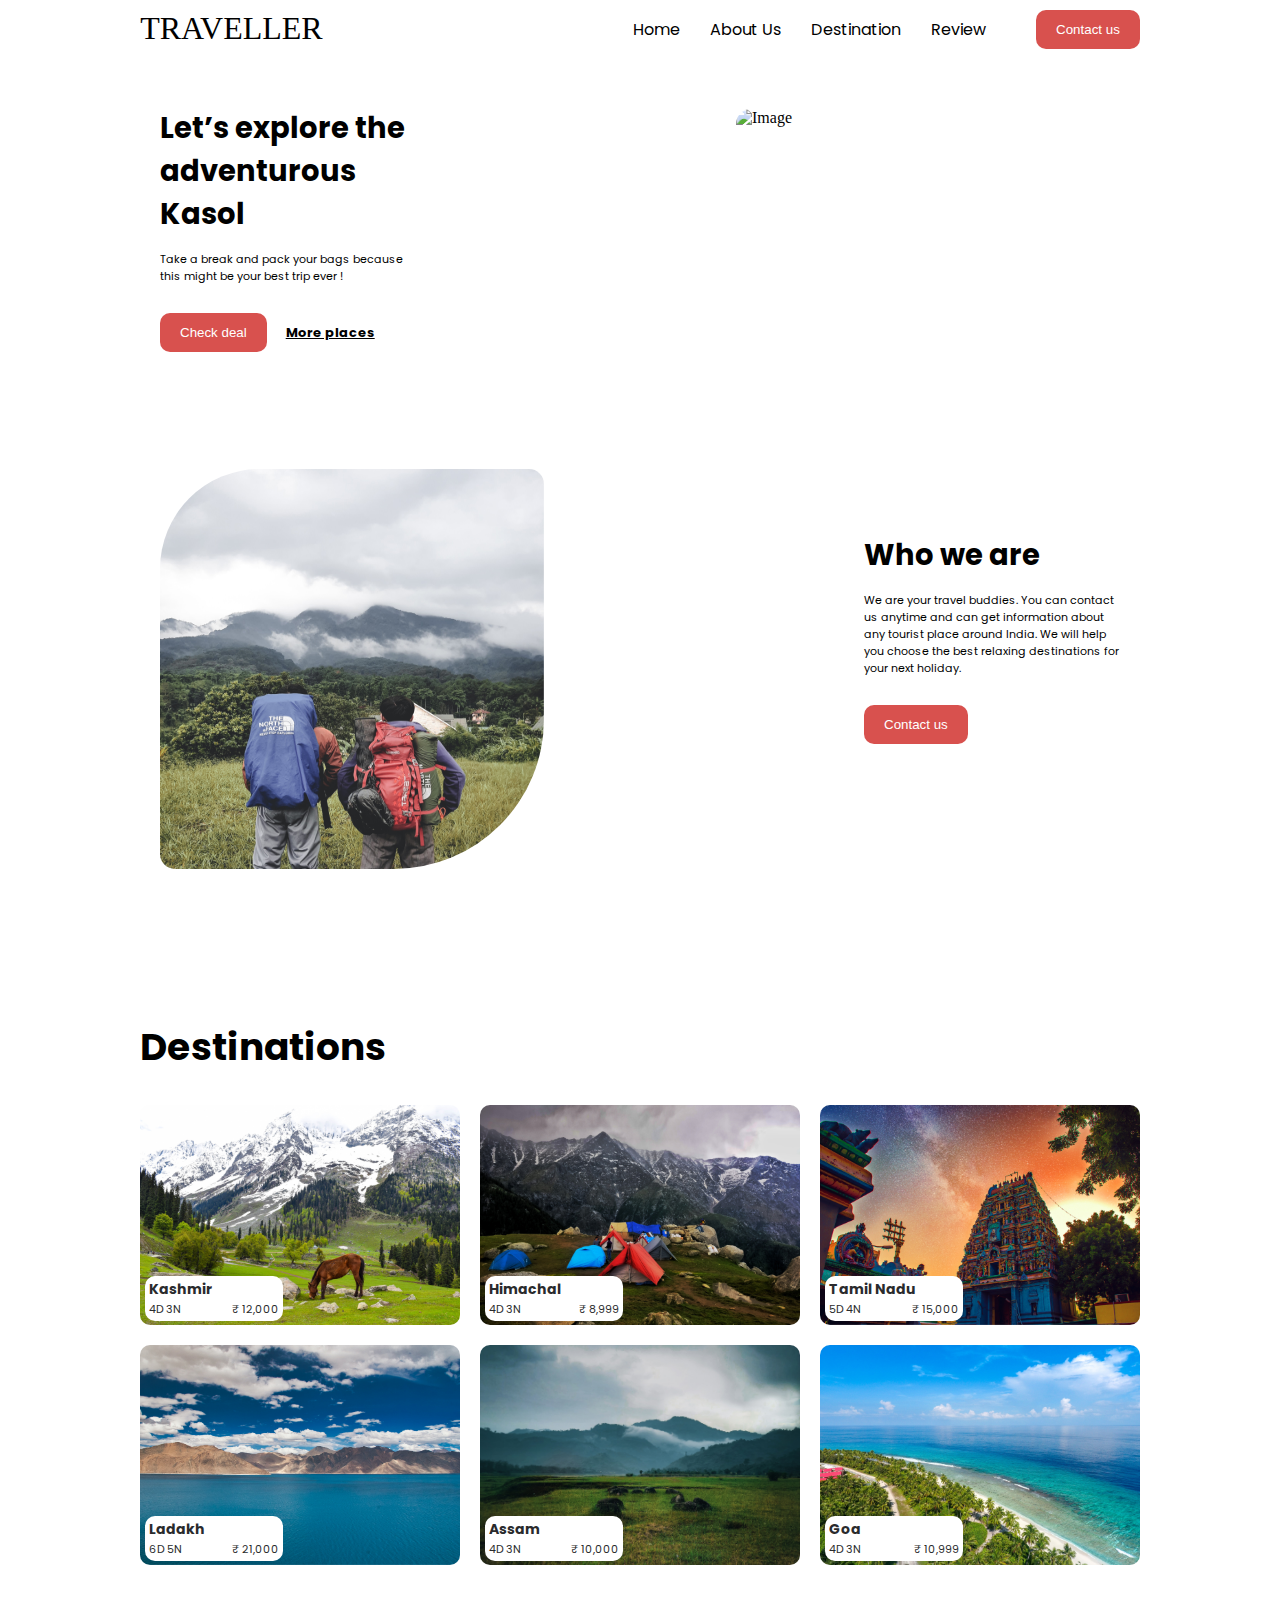
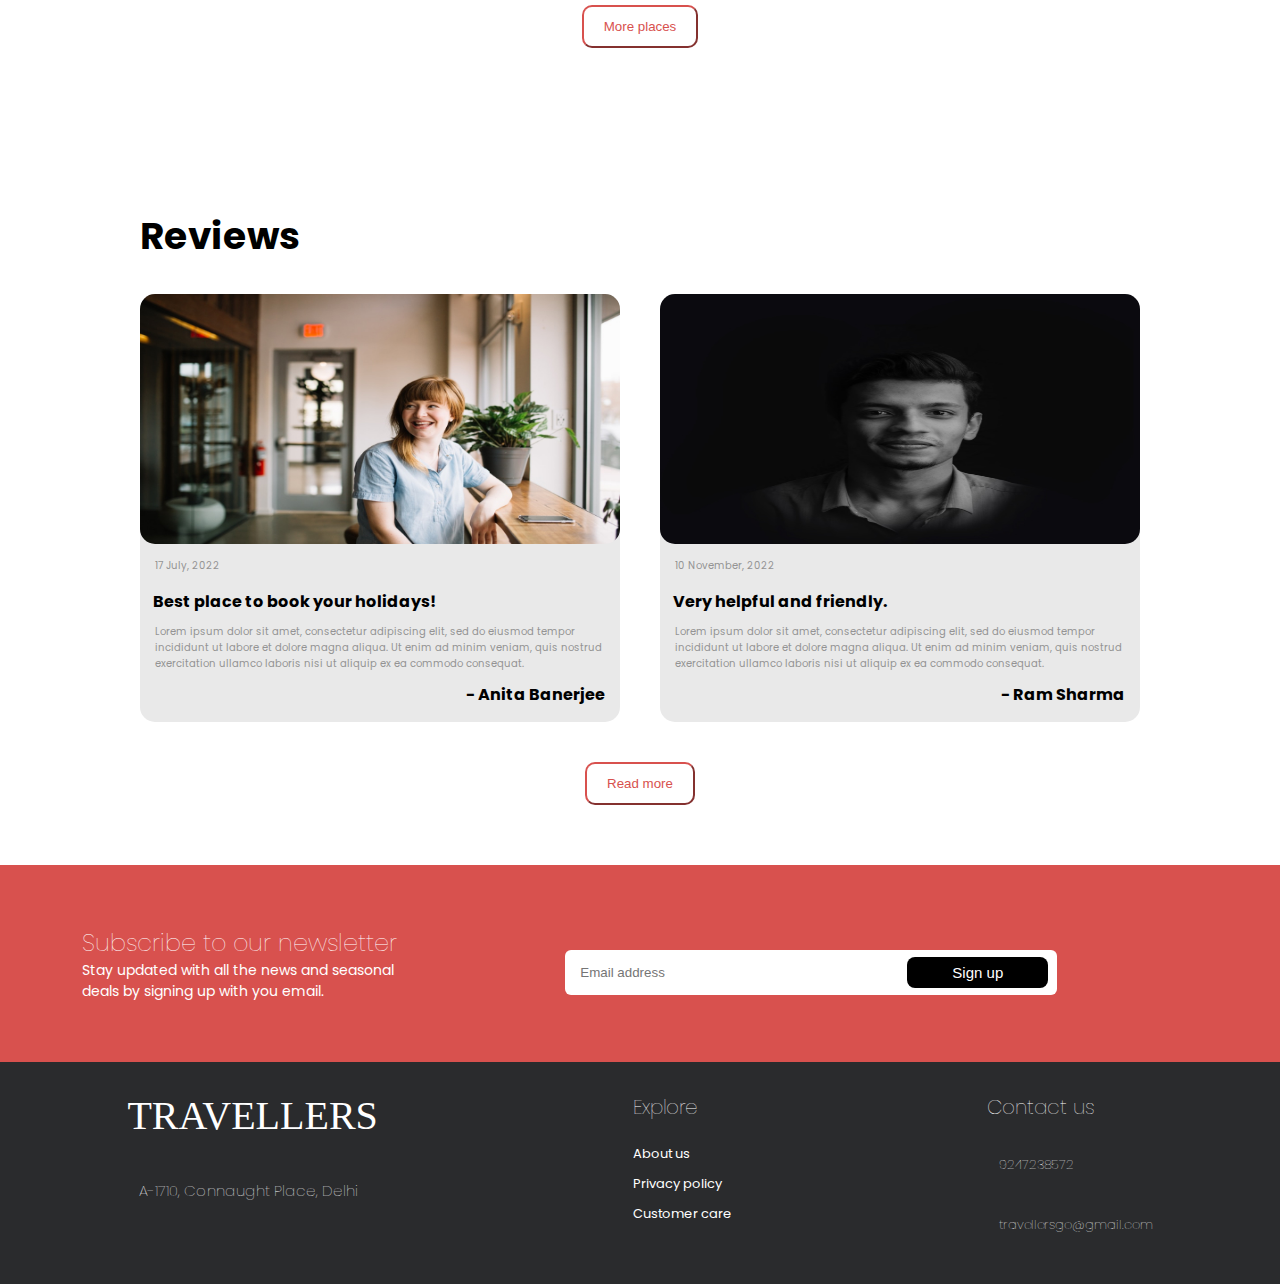
==== commit d080801d: "about us" ====
--- a/index.html
+++ b/index.html
@@ -29,7 +29,7 @@
       </div>
       <ul class="nav">
         <li><a href="#">Home</a></li>
-        <li><a href="#">About</a></li>
+        <li><a href="#">About Us</a></li>
         <li><a href="#">Destination</a></li>
         <li><a href="#">Review</a></li>
         <li><button>Contact us</button></li>
